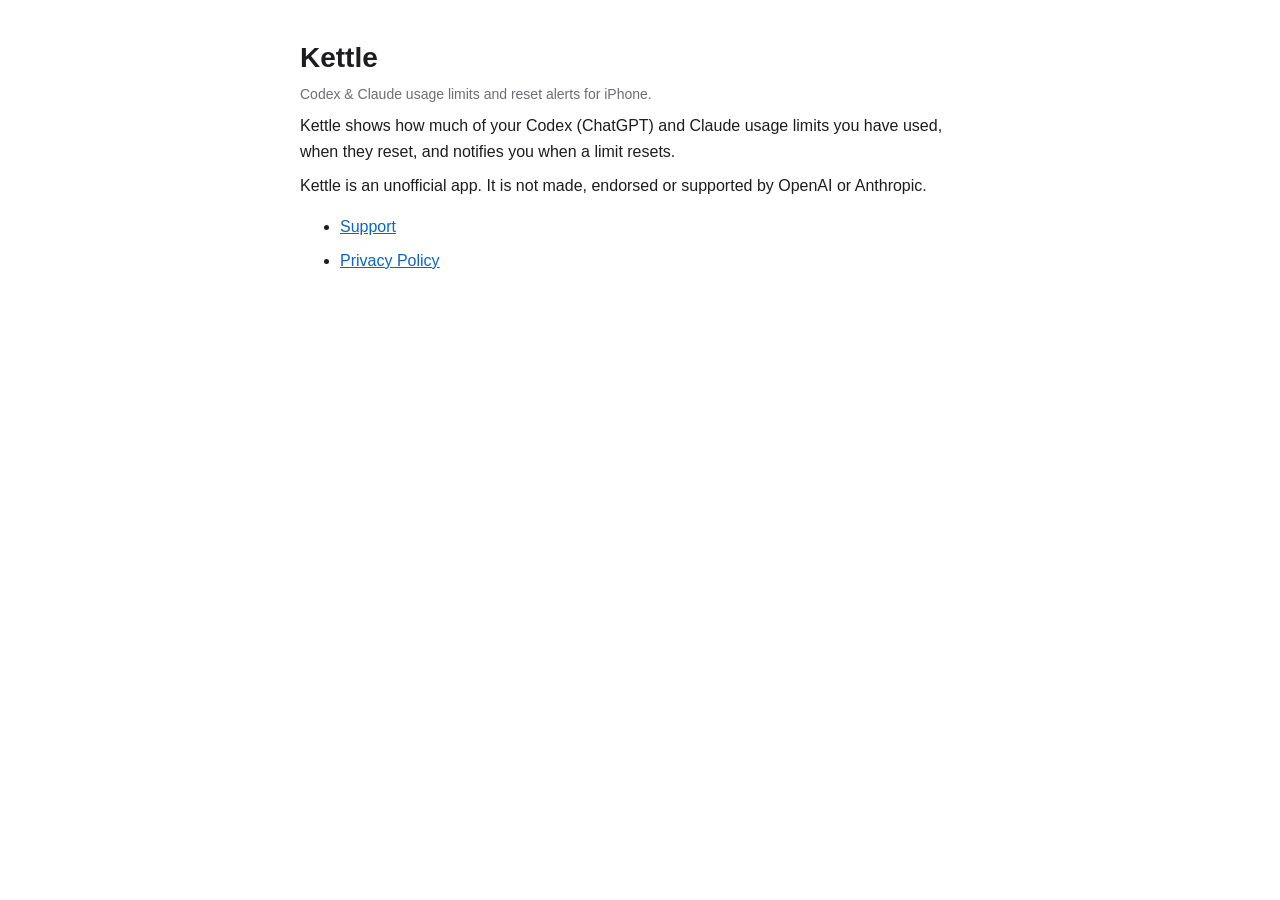
==== kettle/index.html @ f921b7a0 "Add Kettle privacy, support pages and remote config Co-Authored-By: Claude Opus 5.5 <noreply@anthrop" ====
<!doctype html>
<html lang="en"><head><meta charset="utf-8"><meta name="viewport" content="width=device-width, initial-scale=1">
<title>Kettle</title><link rel="stylesheet" href="/style.css"></head>
<body><main>
<h1>Kettle</h1>
<p class="muted">Codex &amp; Claude usage limits and reset alerts for iPhone.</p>
<p>Kettle shows how much of your Codex (ChatGPT) and Claude usage limits you have used, when they reset, and notifies you when a limit resets.</p>
<p>Kettle is an unofficial app. It is not made, endorsed or supported by OpenAI or Anthropic.</p>
<ul>
<li><a href="/kettle/support/">Support</a></li>
<li><a href="/kettle/privacy/">Privacy Policy</a></li>
</ul>
</main></body></html>
---- style.css ----
:root { color-scheme: light dark; --fg:#1d1d1f; --muted:#6e6e73; --bg:#fff; --line:#e5e5ea; --link:#0a66c2; }
@media (prefers-color-scheme: dark) { :root { --fg:#f5f5f7; --muted:#a1a1a6; --bg:#111; --line:#2c2c2e; --link:#5aa9ff; } }
body { margin:0; background:var(--bg); color:var(--fg); font:16px/1.6 -apple-system, BlinkMacSystemFont, "Segoe UI", sans-serif; }
main { max-width:680px; margin:0 auto; padding:40px 16px 64px; }
h1 { font-size:28px; line-height:1.25; margin:0 0 4px; }
h2 { font-size:19px; margin:32px 0 8px; }
p, li { margin:8px 0; }
.muted { color:var(--muted); font-size:14px; }
a { color:var(--link); }
hr { border:0; border-top:1px solid var(--line); margin:40px 0 16px; }
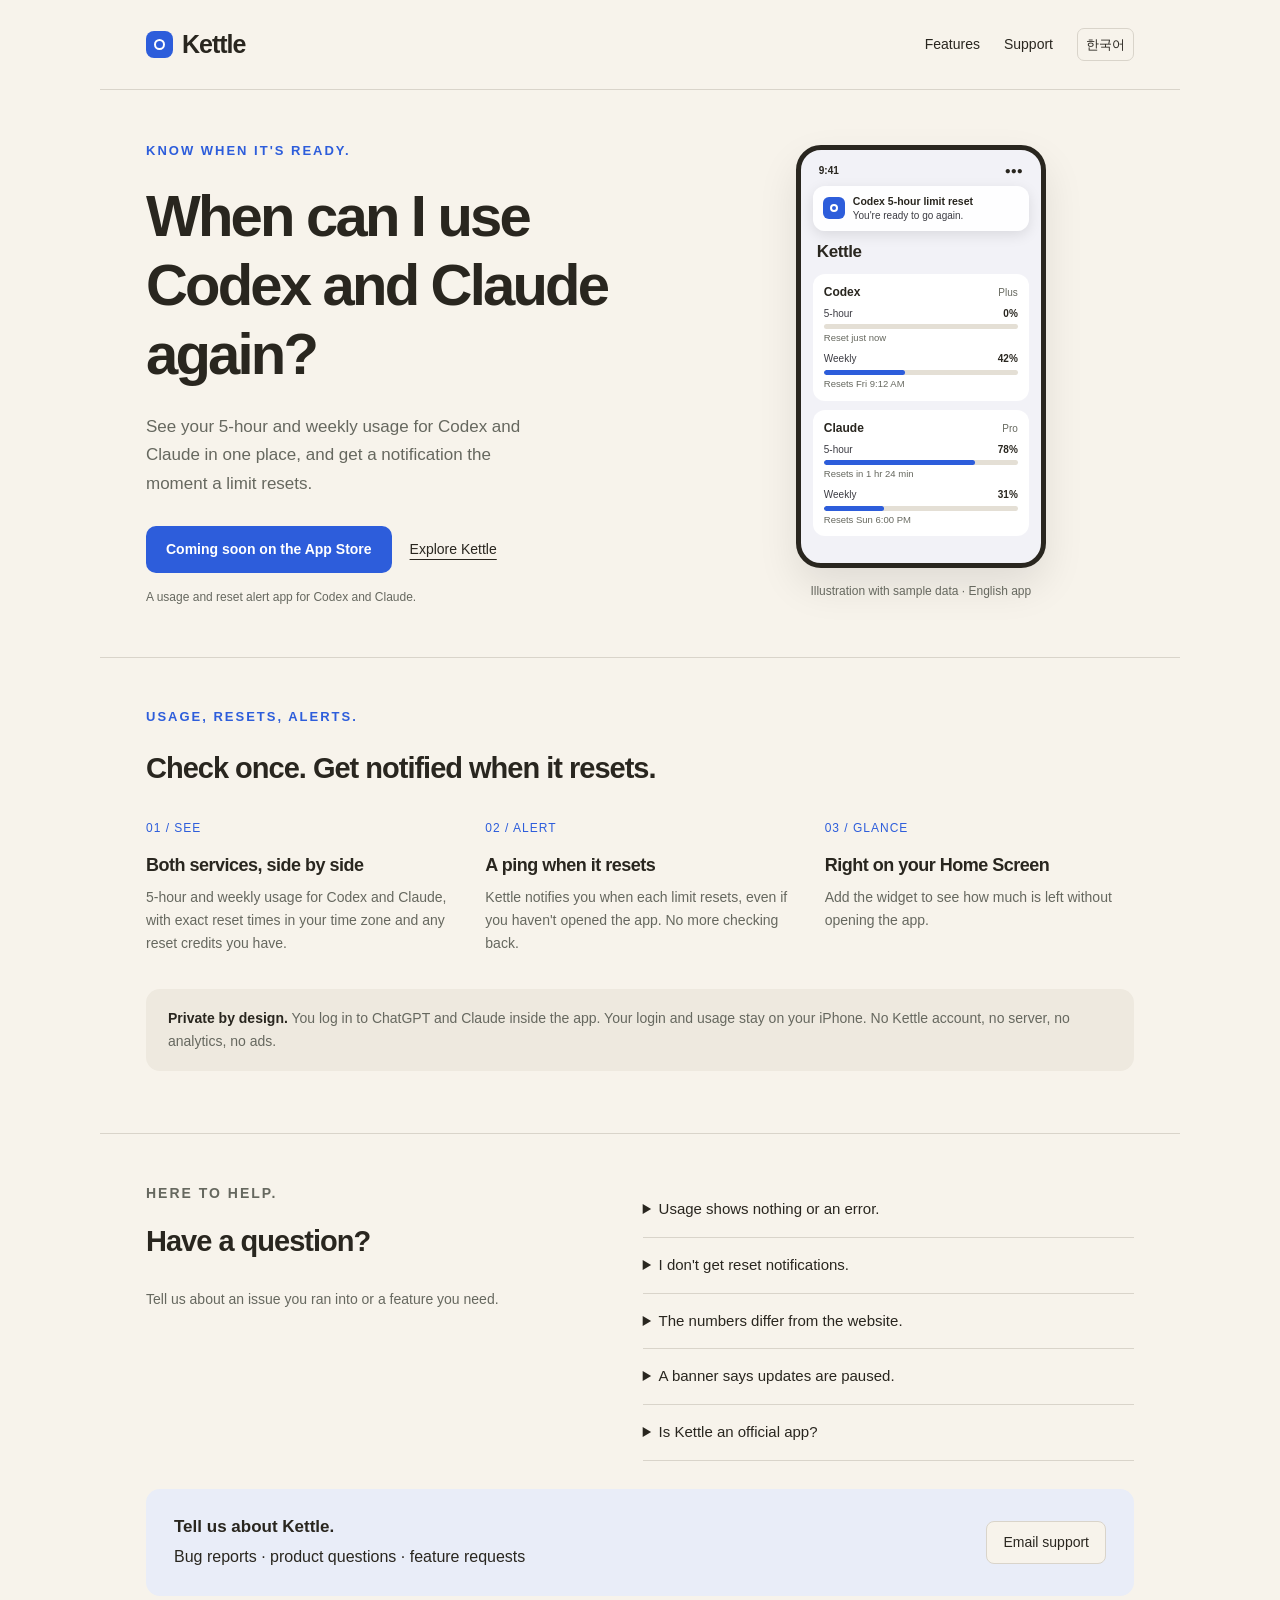
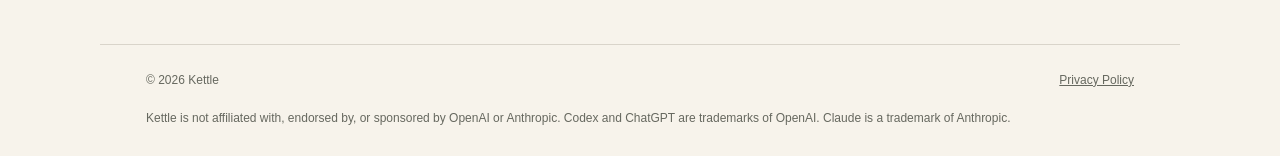
==== commit 13389314: "Restyle Kettle pages after Daylet site, add Korean toggle Co-Authored-By: Claude Opus 5.5 <noreply@a" ====
--- a/kettle/index.html
+++ b/kettle/index.html
@@ -1,13 +1,29 @@
-<!doctype html>
-<html lang="en"><head><meta charset="utf-8"><meta name="viewport" content="width=device-width, initial-scale=1">
-<title>Kettle</title><link rel="stylesheet" href="/style.css"></head>
-<body><main>
-<h1>Kettle</h1>
-<p class="muted">Codex &amp; Claude usage limits and reset alerts for iPhone.</p>
-<p>Kettle shows how much of your Codex (ChatGPT) and Claude usage limits you have used, when they reset, and notifies you when a limit resets.</p>
-<p>Kettle is an unofficial app. It is not made, endorsed or supported by OpenAI or Anthropic.</p>
-<ul>
-<li><a href="/kettle/support/">Support</a></li>
-<li><a href="/kettle/privacy/">Privacy Policy</a></li>
-</ul>
-</main></body></html>
+<!doctype html><html lang="en"><head><meta charset="utf-8"><meta name="viewport" content="width=device-width,initial-scale=1"><title>Kettle — Codex &amp; Claude Resets</title><meta name="description" content="See your Codex and Claude usage limits and get notified the moment they reset."><link rel="stylesheet" href="/kettle/assets/site.css"></head><body>
+<nav class="wrap nav" aria-label="Primary navigation"><a class="brand" href="#home"><span class="mark" aria-hidden="true"><span></span></span><span>Kettle</span></a><div class="links"><a href="#features" data-i18n="navFeatures">Features</a><a href="#support" data-i18n="navSupport">Support</a><button class="lang" type="button" data-language-toggle aria-label="View in Korean">한국어</button></div></nav>
+<main>
+<section id="home" class="wrap hero"><div><p class="eyebrow">KNOW WHEN IT'S READY.</p><h1 data-i18n="heroTitle">When can I use Codex and Claude again?</h1><p class="intro" data-i18n="heroIntro">See your 5-hour and weekly usage for Codex and Claude in one place, and get a notification the moment a limit resets.</p><div class="actions"><span class="release" data-i18n="comingSoon">Coming soon on the App Store</span><a class="secondary" href="#features" data-i18n="explore">Explore Kettle</a></div><p class="small" data-i18n="heroSmall">A usage and reset alert app for Codex and Claude.</p></div>
+<div class="screen-stage"><div class="phone" role="img" aria-label="Example Kettle screen with Codex and Claude usage" data-i18n-aria="screenAlt">
+<div class="bar"><span>9:41</span><span>●●●</span></div>
+<div class="toast"><div class="ic"><span></span></div><div><b data-i18n="toastTitle">Codex 5-hour limit reset</b><small data-i18n="toastText">You're ready to go again.</small></div></div>
+<div class="title">Kettle</div>
+<div class="card"><div class="svc">Codex <span class="plan">Plus</span></div>
+<div class="row"><div class="lbl"><span>5-hour</span><b>0%</b></div><div class="track"><i style="width:0%"></i></div><div class="reset">Reset just now</div></div>
+<div class="row"><div class="lbl"><span>Weekly</span><b>42%</b></div><div class="track"><i style="width:42%"></i></div><div class="reset">Resets Fri 9:12 AM</div></div></div>
+<div class="card"><div class="svc">Claude <span class="plan">Pro</span></div>
+<div class="row"><div class="lbl"><span>5-hour</span><b>78%</b></div><div class="track"><i style="width:78%"></i></div><div class="reset">Resets in 1 hr 24 min</div></div>
+<div class="row"><div class="lbl"><span>Weekly</span><b>31%</b></div><div class="track"><i style="width:31%"></i></div><div class="reset">Resets Sun 6:00 PM</div></div></div>
+</div><p class="caption" data-i18n="screenCaption">Illustration with sample data · English app</p></div></section>
+<section id="features" class="wrap section"><p class="eyebrow">USAGE, RESETS, ALERTS.</p><h2 data-i18n="featuresTitle">Check once. Get notified when it resets.</h2><div class="features">
+<article><span class="index">01 / SEE</span><h3 data-i18n="f1Title">Both services, side by side</h3><p data-i18n="f1Text">5-hour and weekly usage for Codex and Claude, with exact reset times in your time zone and any reset credits you have.</p></article>
+<article><span class="index">02 / ALERT</span><h3 data-i18n="f2Title">A ping when it resets</h3><p data-i18n="f2Text">Kettle notifies you when each limit resets, even if you haven't opened the app. No more checking back.</p></article>
+<article><span class="index">03 / GLANCE</span><h3 data-i18n="f3Title">Right on your Home Screen</h3><p data-i18n="f3Text">Add the widget to see how much is left without opening the app.</p></article></div>
+<p class="note"><strong data-i18n="noteTitle">Private by design.</strong> <span data-i18n="noteText">You log in to ChatGPT and Claude inside the app. Your login and usage stay on your iPhone. No Kettle account, no server, no analytics, no ads.</span></p></section>
+<section id="support" class="wrap section"><div class="support"><div><p class="eyebrow">HERE TO HELP.</p><h2 data-i18n="supportTitle">Have a question?</h2><p data-i18n="supportIntro">Tell us about an issue you ran into or a feature you need.</p></div><div>
+<details><summary data-i18n="faq1q">Usage shows nothing or an error.</summary><p data-i18n="faq1a">Pull to refresh after a few minutes. Kettle waits at least 10 minutes between checks, and longer after an error, so the services are not asked too often. If it continues, log out and log in again from Settings.</p></details>
+<details><summary data-i18n="faq2q">I don't get reset notifications.</summary><p data-i18n="faq2a">Check that notifications for Kettle are allowed in iOS Settings, and that a Focus or Sleep mode is not hiding them.</p></details>
+<details><summary data-i18n="faq3q">The numbers differ from the website.</summary><p data-i18n="faq3a">Kettle shows the last values it received and never estimates. Check when the app last updated, and refresh if it has been a while.</p></details>
+<details><summary data-i18n="faq4q">A banner says updates are paused.</summary><p data-i18n="faq4a">A service changed something on its side. Kettle stops checking until it is safe again and resumes automatically.</p></details>
+<details><summary data-i18n="faq5q">Is Kettle an official app?</summary><p data-i18n="faq5a">No. Kettle is an independent app and is not affiliated with OpenAI or Anthropic. It reads usage from the same web pages you see when logged in, which may change without notice.</p></details>
+</div></div><div class="contact"><div><strong data-i18n="contactTitle">Tell us about Kettle.</strong><p data-i18n="contactText">Bug reports · product questions · feature requests</p></div><a class="mail" href="mailto:the.lazynyang@gmail.com" data-i18n="email">Email support</a></div></section></main>
+<footer class="wrap"><span>© 2026 Kettle</span><div class="footer-links"><a href="/kettle/privacy/" data-i18n="privacyLink">Privacy Policy</a></div><p class="disclaimer" data-i18n="disclaimer">Kettle is not affiliated with, endorsed by, or sponsored by OpenAI or Anthropic. Codex and ChatGPT are trademarks of OpenAI. Claude is a trademark of Anthropic.</p></footer>
+<script src="/kettle/assets/site.js"></script></body></html>
--- a/kettle/assets/site.css
+++ b/kettle/assets/site.css
@@ -0,0 +1,56 @@
+:root{color-scheme:light;--bg:#f7f3eb;--text:#29261f;--muted:#66685f;--panel:#eee9df;--line:#d9d4ca;--blue:#2d5ddb;--tint:#e9edf8;--track:#e4dfd5}
+*{box-sizing:border-box}html{scroll-behavior:smooth}
+body{margin:0;background:var(--bg);color:var(--text);font-family:-apple-system,BlinkMacSystemFont,"Segoe UI",sans-serif;font-size:16px;line-height:1.65}
+a{color:inherit}
+.wrap{max-width:1080px;margin:auto;padding-inline:46px}
+.nav{display:flex;align-items:center;justify-content:space-between;gap:20px;padding-block:24px;border-bottom:1px solid var(--line)}
+.brand{display:flex;align-items:center;gap:9px;text-decoration:none;font-size:25px;font-weight:700;letter-spacing:-1px}
+.mark{width:27px;height:27px;border-radius:8px;background:var(--blue);display:grid;place-items:center}
+.mark span{width:11px;height:11px;border:2.5px solid #fff;border-radius:50%}
+.links{display:flex;gap:24px;align-items:center;font-size:14px}.links a{text-decoration:none}
+.lang{border:1px solid var(--line);background:transparent;border-radius:7px;padding:5px 8px;color:var(--text);font:inherit;font-size:13px;cursor:pointer}
+.hero{display:grid;grid-template-columns:1.2fr 1fr;gap:50px;align-items:center;padding-block:45px}
+.eyebrow{margin:0 0 20px;color:var(--blue);font-weight:650;font-size:13px;letter-spacing:2px}
+.hero h1{margin:0 0 25px;font-size:clamp(36px,5.2vw,58px);line-height:1.19;letter-spacing:-2.8px;font-weight:650;word-break:keep-all}
+.intro{max-width:400px;margin:0 0 28px;color:var(--muted);font-size:17px;word-break:keep-all}
+.actions{display:flex;gap:18px;align-items:center;flex-wrap:wrap}
+.release{display:inline-block;padding:12px 20px;border-radius:10px;background:var(--blue);color:#fff;font-size:14px;font-weight:600}
+.secondary{font-size:14px;text-underline-offset:5px}
+.small{margin:15px 0 0;color:var(--muted);font-size:12px}
+.screen-stage{padding:10px 20px;text-align:center}
+.phone{width:100%;max-width:250px;margin:auto;padding:14px 12px 18px;border:5px solid var(--text);border-radius:25px;background:#f2f2f7;box-shadow:0 18px 40px #00000018;text-align:left;font-size:11px;line-height:1.35}
+.phone .bar{display:flex;justify-content:space-between;font-weight:600;font-size:10px;padding:0 6px 8px}
+.phone .title{font-size:17px;font-weight:700;letter-spacing:-.4px;margin:2px 4px 10px}
+.card{background:#fff;border-radius:12px;padding:10px 11px;margin-bottom:9px}
+.card .svc{display:flex;justify-content:space-between;align-items:baseline;font-weight:650;font-size:12px;margin-bottom:6px}
+.card .plan{color:var(--muted);font-weight:500;font-size:10px}
+.row{margin-top:7px}.row .lbl{display:flex;justify-content:space-between;color:#3c3c43;font-size:10px}
+.row .lbl b{color:var(--text);font-weight:650}
+.track{height:5px;border-radius:3px;background:var(--track);margin-top:4px;overflow:hidden}.track i{display:block;height:100%;background:var(--blue);border-radius:3px}
+.row .reset{color:var(--muted);font-size:9.5px;margin-top:3px}
+.toast{display:flex;gap:8px;align-items:center;background:#fffffff2;border-radius:12px;padding:8px 10px;box-shadow:0 4px 14px #0000001a;margin-bottom:10px}
+.toast .ic{flex:none;width:22px;height:22px;border-radius:6px;background:var(--blue);display:grid;place-items:center}.toast .ic span{width:8px;height:8px;border:2px solid #fff;border-radius:50%}
+.toast b{display:block;font-size:10.5px}.toast small{color:#3c3c43;font-size:10px}
+.caption{margin:14px 0 0;color:var(--muted);font-size:12px}
+.section{padding-block:48px;border-top:1px solid var(--line)}
+h2{margin:0 0 26px;font-size:29px;line-height:1.4;letter-spacing:-1px;font-weight:650;word-break:keep-all}
+.features{display:grid;grid-template-columns:repeat(3,1fr);gap:30px}
+.index{color:var(--blue);font-size:12px;letter-spacing:1px}
+.features h3{margin:12px 0 8px;font-size:18px;line-height:1.4;letter-spacing:-.5px;word-break:keep-all}
+.features p,.support p,details p{margin:0;color:var(--muted);font-size:14px;word-break:keep-all}
+.note{margin-top:34px;padding:18px 22px;border-radius:14px;background:var(--panel);color:var(--muted);font-size:14px;word-break:keep-all}.note strong{color:var(--text)}
+.support{display:grid;grid-template-columns:1fr 1.1fr;gap:50px}.support .eyebrow{margin-bottom:16px}
+details{padding:15px 0;border-bottom:1px solid var(--line)}summary{font-size:15px;cursor:pointer;word-break:keep-all}details p{padding-top:12px}
+.contact{display:flex;align-items:center;justify-content:space-between;gap:18px;margin-top:28px;padding:25px 28px;border-radius:14px;background:var(--tint)}
+.contact strong{font-size:17px;line-height:1.3}.contact p{margin:4px 0 0}
+.mail{padding:9px 16px;border:1px solid var(--line);border-radius:8px;background:var(--bg);text-decoration:none;white-space:nowrap;font-size:14px}
+footer{display:flex;justify-content:space-between;gap:18px;flex-wrap:wrap;padding-block:26px 28px;border-top:1px solid var(--line);color:var(--muted);font-size:12px}
+.footer-links{display:flex;gap:20px}
+.disclaimer{flex-basis:100%;margin:0}
+.privacy{max-width:760px;padding-top:60px;padding-bottom:64px}
+.privacy h1{margin:0 0 14px;font-size:42px;line-height:1.2;letter-spacing:-1.6px}
+.updated{margin:0 0 38px;color:var(--muted);font-size:14px}
+.privacy h2{margin-top:34px;margin-bottom:10px;font-size:22px}
+.privacy p,.privacy li{color:var(--muted);font-size:15px;word-break:keep-all}.privacy ul{padding-left:1.25rem}
+.back{font-size:14px}
+@media(max-width:650px){.wrap{padding-inline:24px}.nav{padding-block:19px}.links{gap:14px}.links a:first-child{display:none}.hero{grid-template-columns:1fr;gap:38px;padding-block:44px 42px}.hero h1{font-size:42px;letter-spacing:-2px}.screen-stage{order:2}.features,.support{grid-template-columns:1fr;gap:25px}.section{padding-block:34px}.contact{align-items:flex-start;flex-direction:column;padding:22px}h2{font-size:26px}.privacy{padding-top:42px}.privacy h1{font-size:34px}}
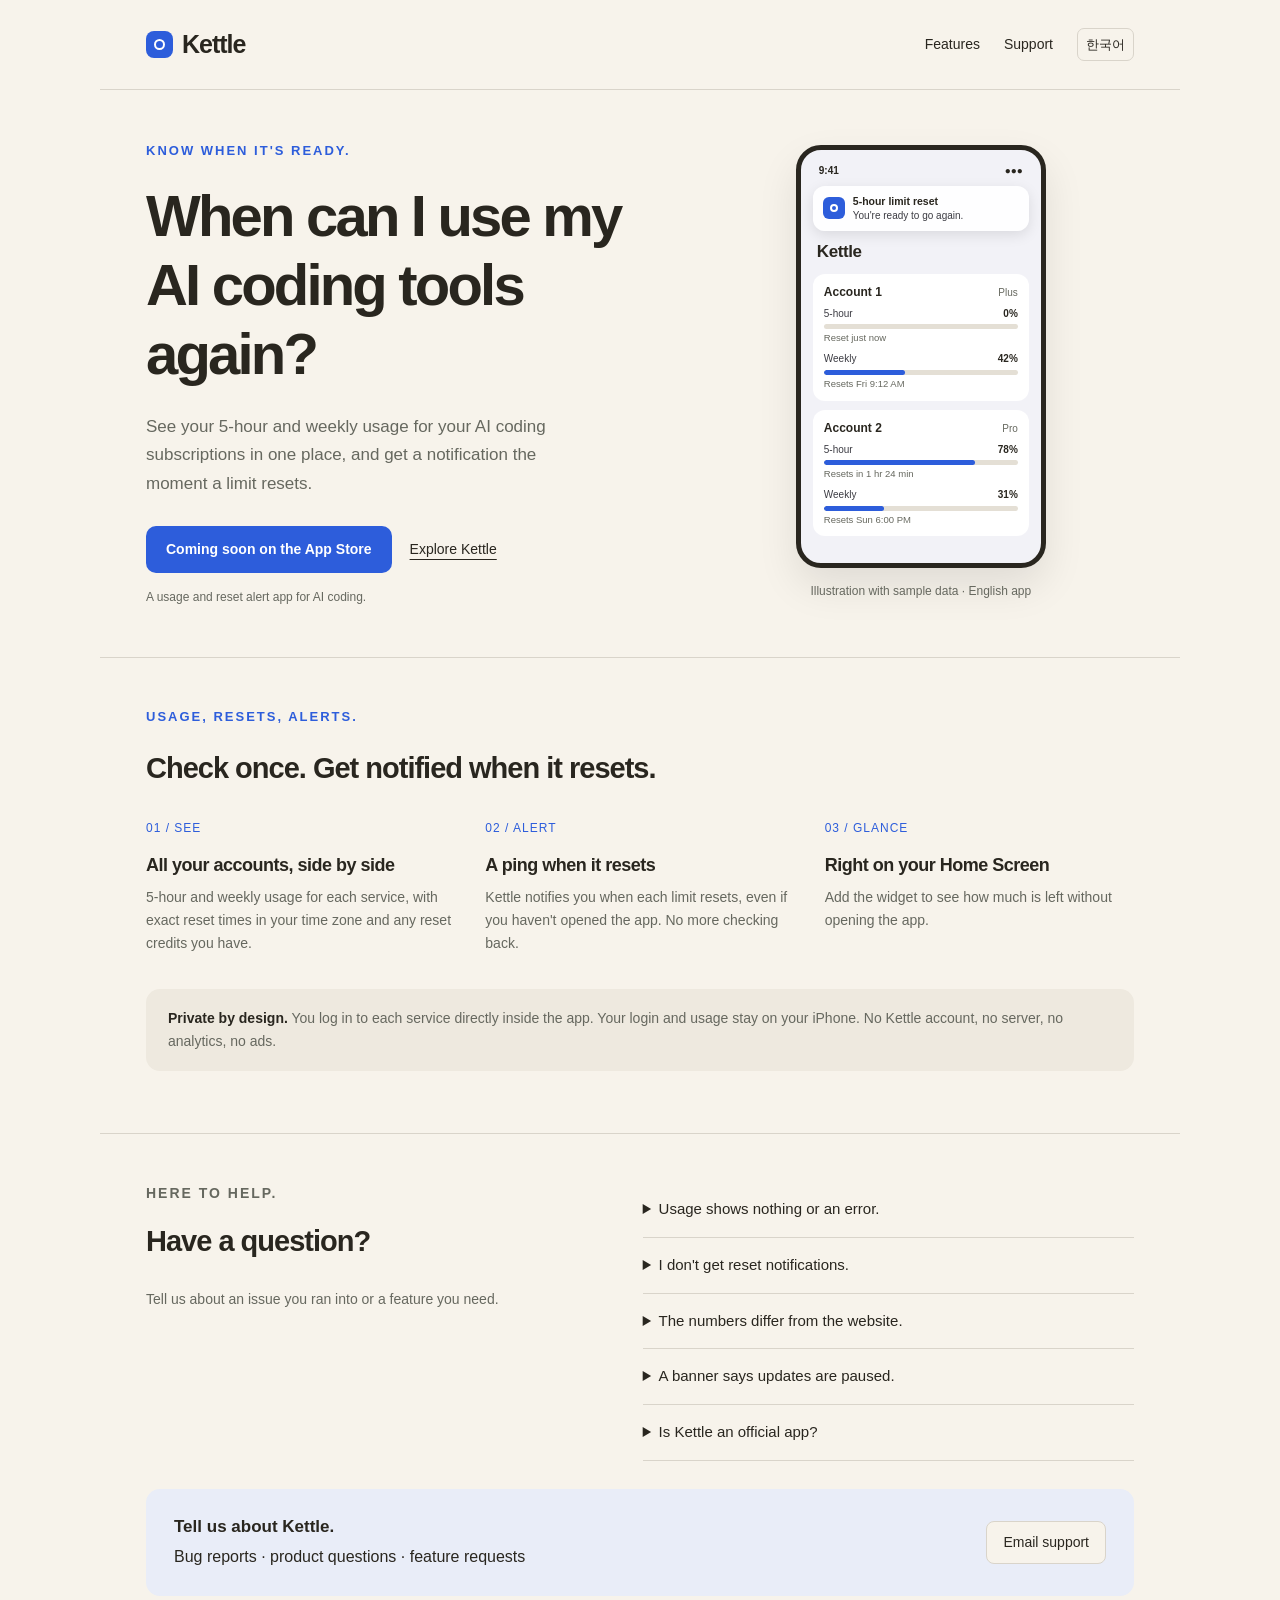
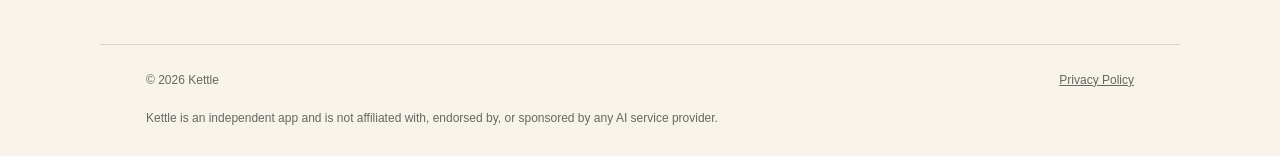
==== commit a3f51b3e: "Kettle site: remove third-party service names (App Review 4.1(a)) Co-Authored-By: Claude Opus 5.5 <n" ====
--- a/kettle/index.html
+++ b/kettle/index.html
@@ -1,29 +1,29 @@
-<!doctype html><html lang="en"><head><meta charset="utf-8"><meta name="viewport" content="width=device-width,initial-scale=1"><title>Kettle — Codex &amp; Claude Resets</title><meta name="description" content="See your Codex and Claude usage limits and get notified the moment they reset."><link rel="stylesheet" href="/kettle/assets/site.css"></head><body>
+<!doctype html><html lang="en"><head><meta charset="utf-8"><meta name="viewport" content="width=device-width,initial-scale=1"><title>Kettle — AI Usage Reset Alerts</title><meta name="description" content="See your AI coding usage limits and get notified the moment they reset."><link rel="stylesheet" href="/kettle/assets/site.css"></head><body>
 <nav class="wrap nav" aria-label="Primary navigation"><a class="brand" href="#home"><span class="mark" aria-hidden="true"><span></span></span><span>Kettle</span></a><div class="links"><a href="#features" data-i18n="navFeatures">Features</a><a href="#support" data-i18n="navSupport">Support</a><button class="lang" type="button" data-language-toggle aria-label="View in Korean">한국어</button></div></nav>
 <main>
-<section id="home" class="wrap hero"><div><p class="eyebrow">KNOW WHEN IT'S READY.</p><h1 data-i18n="heroTitle">When can I use Codex and Claude again?</h1><p class="intro" data-i18n="heroIntro">See your 5-hour and weekly usage for Codex and Claude in one place, and get a notification the moment a limit resets.</p><div class="actions"><span class="release" data-i18n="comingSoon">Coming soon on the App Store</span><a class="secondary" href="#features" data-i18n="explore">Explore Kettle</a></div><p class="small" data-i18n="heroSmall">A usage and reset alert app for Codex and Claude.</p></div>
-<div class="screen-stage"><div class="phone" role="img" aria-label="Example Kettle screen with Codex and Claude usage" data-i18n-aria="screenAlt">
+<section id="home" class="wrap hero"><div><p class="eyebrow">KNOW WHEN IT'S READY.</p><h1 data-i18n="heroTitle">When can I use my AI coding tools again?</h1><p class="intro" data-i18n="heroIntro">See your 5-hour and weekly usage for your AI coding subscriptions in one place, and get a notification the moment a limit resets.</p><div class="actions"><span class="release" data-i18n="comingSoon">Coming soon on the App Store</span><a class="secondary" href="#features" data-i18n="explore">Explore Kettle</a></div><p class="small" data-i18n="heroSmall">A usage and reset alert app for AI coding.</p></div>
+<div class="screen-stage"><div class="phone" role="img" aria-label="Example Kettle screen with sample usage" data-i18n-aria="screenAlt">
 <div class="bar"><span>9:41</span><span>●●●</span></div>
-<div class="toast"><div class="ic"><span></span></div><div><b data-i18n="toastTitle">Codex 5-hour limit reset</b><small data-i18n="toastText">You're ready to go again.</small></div></div>
+<div class="toast"><div class="ic"><span></span></div><div><b data-i18n="toastTitle">5-hour limit reset</b><small data-i18n="toastText">You're ready to go again.</small></div></div>
 <div class="title">Kettle</div>
-<div class="card"><div class="svc">Codex <span class="plan">Plus</span></div>
+<div class="card"><div class="svc">Account 1 <span class="plan">Plus</span></div>
 <div class="row"><div class="lbl"><span>5-hour</span><b>0%</b></div><div class="track"><i style="width:0%"></i></div><div class="reset">Reset just now</div></div>
 <div class="row"><div class="lbl"><span>Weekly</span><b>42%</b></div><div class="track"><i style="width:42%"></i></div><div class="reset">Resets Fri 9:12 AM</div></div></div>
-<div class="card"><div class="svc">Claude <span class="plan">Pro</span></div>
+<div class="card"><div class="svc">Account 2 <span class="plan">Pro</span></div>
 <div class="row"><div class="lbl"><span>5-hour</span><b>78%</b></div><div class="track"><i style="width:78%"></i></div><div class="reset">Resets in 1 hr 24 min</div></div>
 <div class="row"><div class="lbl"><span>Weekly</span><b>31%</b></div><div class="track"><i style="width:31%"></i></div><div class="reset">Resets Sun 6:00 PM</div></div></div>
 </div><p class="caption" data-i18n="screenCaption">Illustration with sample data · English app</p></div></section>
 <section id="features" class="wrap section"><p class="eyebrow">USAGE, RESETS, ALERTS.</p><h2 data-i18n="featuresTitle">Check once. Get notified when it resets.</h2><div class="features">
-<article><span class="index">01 / SEE</span><h3 data-i18n="f1Title">Both services, side by side</h3><p data-i18n="f1Text">5-hour and weekly usage for Codex and Claude, with exact reset times in your time zone and any reset credits you have.</p></article>
+<article><span class="index">01 / SEE</span><h3 data-i18n="f1Title">All your accounts, side by side</h3><p data-i18n="f1Text">5-hour and weekly usage for each service, with exact reset times in your time zone and any reset credits you have.</p></article>
 <article><span class="index">02 / ALERT</span><h3 data-i18n="f2Title">A ping when it resets</h3><p data-i18n="f2Text">Kettle notifies you when each limit resets, even if you haven't opened the app. No more checking back.</p></article>
 <article><span class="index">03 / GLANCE</span><h3 data-i18n="f3Title">Right on your Home Screen</h3><p data-i18n="f3Text">Add the widget to see how much is left without opening the app.</p></article></div>
-<p class="note"><strong data-i18n="noteTitle">Private by design.</strong> <span data-i18n="noteText">You log in to ChatGPT and Claude inside the app. Your login and usage stay on your iPhone. No Kettle account, no server, no analytics, no ads.</span></p></section>
+<p class="note"><strong data-i18n="noteTitle">Private by design.</strong> <span data-i18n="noteText">You log in to each service directly inside the app. Your login and usage stay on your iPhone. No Kettle account, no server, no analytics, no ads.</span></p></section>
 <section id="support" class="wrap section"><div class="support"><div><p class="eyebrow">HERE TO HELP.</p><h2 data-i18n="supportTitle">Have a question?</h2><p data-i18n="supportIntro">Tell us about an issue you ran into or a feature you need.</p></div><div>
 <details><summary data-i18n="faq1q">Usage shows nothing or an error.</summary><p data-i18n="faq1a">Pull to refresh after a few minutes. Kettle waits at least 10 minutes between checks, and longer after an error, so the services are not asked too often. If it continues, log out and log in again from Settings.</p></details>
 <details><summary data-i18n="faq2q">I don't get reset notifications.</summary><p data-i18n="faq2a">Check that notifications for Kettle are allowed in iOS Settings, and that a Focus or Sleep mode is not hiding them.</p></details>
 <details><summary data-i18n="faq3q">The numbers differ from the website.</summary><p data-i18n="faq3a">Kettle shows the last values it received and never estimates. Check when the app last updated, and refresh if it has been a while.</p></details>
 <details><summary data-i18n="faq4q">A banner says updates are paused.</summary><p data-i18n="faq4a">A service changed something on its side. Kettle stops checking until it is safe again and resumes automatically.</p></details>
-<details><summary data-i18n="faq5q">Is Kettle an official app?</summary><p data-i18n="faq5a">No. Kettle is an independent app and is not affiliated with OpenAI or Anthropic. It reads usage from the same web pages you see when logged in, which may change without notice.</p></details>
+<details><summary data-i18n="faq5q">Is Kettle an official app?</summary><p data-i18n="faq5a">No. Kettle is an independent app and is not affiliated with any AI service provider. It reads usage from the same web pages you see when logged in, which may change without notice.</p></details>
 </div></div><div class="contact"><div><strong data-i18n="contactTitle">Tell us about Kettle.</strong><p data-i18n="contactText">Bug reports · product questions · feature requests</p></div><a class="mail" href="mailto:the.lazynyang@gmail.com" data-i18n="email">Email support</a></div></section></main>
-<footer class="wrap"><span>© 2026 Kettle</span><div class="footer-links"><a href="/kettle/privacy/" data-i18n="privacyLink">Privacy Policy</a></div><p class="disclaimer" data-i18n="disclaimer">Kettle is not affiliated with, endorsed by, or sponsored by OpenAI or Anthropic. Codex and ChatGPT are trademarks of OpenAI. Claude is a trademark of Anthropic.</p></footer>
+<footer class="wrap"><span>© 2026 Kettle</span><div class="footer-links"><a href="/kettle/privacy/" data-i18n="privacyLink">Privacy Policy</a></div><p class="disclaimer" data-i18n="disclaimer">Kettle is an independent app and is not affiliated with, endorsed by, or sponsored by any AI service provider.</p></footer>
 <script src="/kettle/assets/site.js"></script></body></html>
